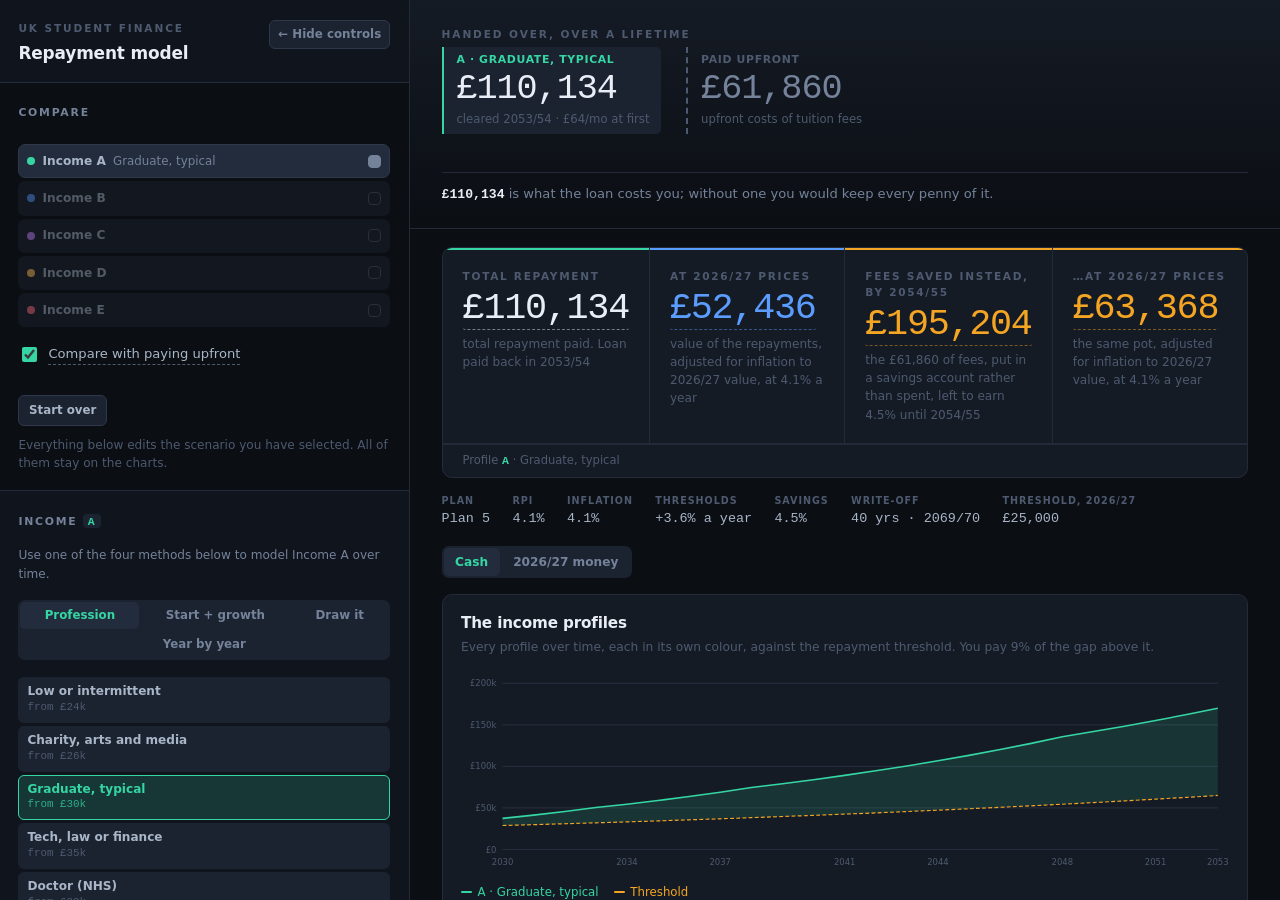
==== index.html @ 43f809f1 "Clear the remaining review findings **Engine**  The 6% cap was applied to every plan and to every ye" ====
<!DOCTYPE html>
<html lang="en-GB">
<head>
<meta charset="UTF-8" />
<meta name="viewport" content="width=device-width, initial-scale=1" />
<meta name="description" content="A UK student loan repayment simulator. Set a course and an income and read the whole ledger: what is deducted, what interest is added, what is paid off, and what is written off." />
<meta name="color-scheme" content="dark" />
<title>Student loan · repayment model</title>
<link rel="stylesheet" href="loan.css?v=5cc0674e" />
<link rel="icon" href="data:image/svg+xml,%3Csvg xmlns='http://www.w3.org/2000/svg' viewBox='0 0 100 100'%3E%3Crect width='100' height='100' rx='22' fill='%230b0e13'/%3E%3Cpath d='M18 70 L40 48 L57 61 L82 30' fill='none' stroke='%2335d6a4' stroke-width='10' stroke-linecap='round' stroke-linejoin='round'/%3E%3C/svg%3E" />
</head>
<body>
<a class="skip-link" href="#main">Skip to the results</a>

<div class="app">

  <!-- ==================================================================== -->
  <!-- CONTROLS — a wide header you scroll through, a section at a time      -->
  <!-- ==================================================================== -->
  <aside class="panel" id="panel" aria-label="Controls">

    <header class="panel__head">
      <div>
        <p class="brand">UK&nbsp;student&nbsp;finance</p>
        <h1>Repayment model</h1>
      </div>
      <button type="button" id="panelToggle" class="panel__toggle" aria-expanded="true">← Hide controls</button>
    </header>

    <form id="form" novalidate>

      <!-- ---- scenarios ---- -->
      <section class="grp grp--scen">
        <div class="grp__head"><h2>Compare</h2></div>
        <div class="scens" id="scenTabs" role="tablist" aria-label="Scenarios"></div>
        <label class="check"><input type="checkbox" id="showNoLoan" checked /> <span class="noloan-sw">Compare with paying upfront</span></label>
        <div class="btnrow"><button type="button" class="btn" id="resetAll">Start over</button></div>
        <p class="note">Everything below edits the scenario you have selected. All of them stay on the charts.</p>
      </section>

      <!-- ---- income profile ---- -->
      <section class="grp">
        <div class="grp__head">
          <h2>Income <b class="who" id="whoIncome">A</b></h2>
        </div>
        <p class="note note--lede" id="incomeLede"></p>

        <div class="seg seg--wrap" role="tablist" aria-label="How to state the income">
          <button type="button" role="tab" id="tab-career" aria-controls="pane-career" aria-selected="true" data-mode="career">Profession</button>
          <button type="button" role="tab" id="tab-growth" aria-controls="pane-growth" aria-selected="false" data-mode="growth">Start + growth</button>
          <button type="button" role="tab" id="tab-bands"  aria-controls="pane-bands"  aria-selected="false" data-mode="bands">Draw it</button>
          <button type="button" role="tab" id="tab-manual" aria-controls="pane-manual" aria-selected="false" data-mode="manual">Year by year</button>
        </div>

        <div class="pane" id="pane-career" role="tabpanel" aria-labelledby="tab-career">
          <div class="picks" id="careerCards" role="radiogroup" aria-label="Profession"></div>
          <select id="career" class="sr-only" tabindex="-1" aria-hidden="true"></select>
          <p class="note" id="careerNote"></p>
        </div>

        <div class="pane" id="pane-growth" role="tabpanel" aria-labelledby="tab-growth" hidden>
          <div class="ctl">
            <div class="ctl__top">
              <label for="startSalary">Starting salary</label>
              <span class="ctl__val"><i>£</i><input type="number" id="startSalary" min="0" max="1000000" step="500" value="30000" data-slider="10000,250000,1000" /></span>
            </div>
          </div>
          <div class="ctl">
            <div class="ctl__top">
              <label for="salaryGrowth">Grows a year</label>
              <span class="ctl__val"><input type="number" id="salaryGrowth" min="-5" max="20" step="0.1" value="4" data-slider="0,12,0.1" /><i>%</i></span>
            </div>
            <p class="note">Cash, not real — above inflation is a rise, at inflation you stand still.</p>
          </div>
        </div>

        <div class="pane" id="pane-bands" role="tabpanel" aria-labelledby="tab-bands" hidden>
          <div id="drawChart" class="draw"></div>
          <p class="note" id="drawNote"></p>
          <div class="btnrow"><button type="button" class="btn" id="drawReset">Clear the curve</button></div>
        </div>

        <div class="pane" id="pane-manual" role="tabpanel" aria-labelledby="tab-manual" hidden>
          <p class="note">Every year, yours to set. £0 for a career break.</p>
          <table class="years">
            <thead><tr><th scope="col">Year</th><th scope="col">Age</th><th scope="col">Salary</th></tr></thead>
            <tbody id="salaryRows"></tbody>
          </table>
          <div class="btnrow">
            <button type="button" class="btn" id="addYears">+5 years</button>
            <button type="button" class="btn" id="resetSalaries">Reset</button>
          </div>
        </div>

        <p class="readout" id="predictSummary"></p>
      </section>

      <!-- ---- timeline ---- -->
      <section class="grp">
        <div class="grp__head">
          <h2>Timeline</h2>
          <div class="seg" role="tablist" aria-label="How to describe the loan">
            <button type="button" role="tab" id="tab-course" aria-controls="pane-course" aria-selected="true" data-tab="course">Course</button>
            <button type="button" role="tab" id="tab-balance" aria-controls="pane-balance" aria-selected="false" data-tab="balance">Balance</button>
          </div>
        </div>

        <div class="pane" id="pane-course" role="tabpanel" aria-labelledby="tab-course">
          <p class="note">Grab a block to move it, or its edge to stretch it. A gap between blocks is a year out; your career has no end date.</p>

          <div class="tl" id="tlTrack">
            <div class="tl__scale" id="tlScale"></div>
            <div class="tl__lane" id="tlLaneA"></div>
          </div>
          <ul class="tlkey">
            <li class="k-ug">Undergrad</li>
            <li class="k-pg">Postgrad</li>
            <li class="k-work">Career</li>
          </ul>
          <div class="btnrow">
            <button type="button" class="btn" id="tlAddPg">+ Postgrad</button>
          </div>
          <p class="note" id="tlNote"></p>

          <input type="hidden" id="startYear" value="2026" />
          <input type="hidden" id="courseYears" value="3" />
          <input type="hidden" id="pgStartYear" value="2029" />
          <input type="hidden" id="pgYears" value="1" />
          <input type="hidden" id="workStartYear" value="2029" />
          <input type="checkbox" id="hasPgl" hidden />

          <div class="band">
<div id="pglRow" hidden>
            <div class="ctl">
              <div class="ctl__top">
                <label for="pglBalance">Postgraduate borrowed</label>
                <span class="ctl__val"><i>£</i><input type="number" id="pglBalance" min="0" max="200000" step="100" value="12471" data-slider="0,60000,250" /></span>
              </div>
            </div>
          </div>

          <div class="ctl">
            <div class="ctl__top">
              <label for="tuition">Tuition a year</label>
              <span class="ctl__val"><i>£</i><input type="number" id="tuition" min="0" max="60000" step="10" value="9790" data-slider="0,20000,50" /></span>
            </div>
          </div>
          <div class="ctl">
            <div class="ctl__top">
              <label for="maintenance">Maintenance a year</label>
              <span class="ctl__val"><i>£</i><input type="number" id="maintenance" min="0" max="30000" step="10" value="10830" data-slider="0,16000,10" /></span>
            </div>
            <select id="living" aria-label="Where you live while studying"></select>
          </div>
          </div>

          <p class="note" id="startHint"></p>
          <p class="note" id="workHint"></p>
        </div>

        <div class="pane" id="pane-balance" role="tabpanel" aria-labelledby="tab-balance" hidden>
          <div class="ctl">
            <div class="ctl__top">
              <label for="openingBalance">Owed today</label>
              <span class="ctl__val"><i>£</i><input type="number" id="openingBalance" min="0" max="1000000" step="100" value="52000" data-slider="0,250000,1000" /></span>
            </div>
          </div>
          <div class="ctl">
            <div class="ctl__top">
              <label for="repayStartYear">First April due</label>
              <span class="ctl__val"><input type="number" id="repayStartYear" min="2000" max="2050" step="1" value="2026" data-slider="2010,2040,1" /></span>
            </div>
            <p class="note">What the write-off clock counts from.</p>
          </div>
        </div>

        <div class="ctl">
          <div class="ctl__top"><label for="plan">Plan</label></div>
          <select id="plan"></select>
          <p class="note" id="planBlurb"></p>
        </div>
      </section>

      <!-- ---- extras ---- -->
      <section class="grp">
        <div class="grp__head"><h2>Also</h2></div>
        <div class="ctl">
          <div class="ctl__top">
            <label for="overpay">Overpay a month</label>
            <span class="ctl__val"><i>£</i><input type="number" id="overpay" min="0" max="20000" step="10" value="0" data-slider="0,2000,25" /></span>
          </div>
          <p class="note">Test it first. It often buys nothing.</p>
        </div>
        <div class="ctl">
          <div class="ctl__top">
            <label for="birthYear">Born <span class="opt">optional</span></label>
            <span class="ctl__val"><input type="number" id="birthYear" min="1940" max="2020" step="1" placeholder="2008" /></span>
          </div>
        </div>
      </section>

      <!-- ---- savings ---- -->
      <section class="grp">
        <div class="grp__head"><h2>Savings account</h2></div>
        <div class="ctl">
          <div class="ctl__top">
            <label for="savings">Return a year</label>
            <span class="ctl__val"><input type="number" id="savings" min="0" max="20" step="0.1" value="4.5" data-slider="0,12,0.1" /><i>%</i></span>
          </div>
          <p class="note">What your money would earn if you kept it rather than handing it over.
            Drives <em>growth given up</em> and the repay-or-save comparison.</p>
        </div>
        <p class="readout" id="savingsReadout"></p>
      </section>

      <!-- ---- assumptions ---- -->
      <details class="grp grp--fold">
        <summary><h2>Assumptions</h2><span>the unknowables</span></summary>
        <div class="fold">
          <div class="ctl">
            <div class="ctl__top">
              <label for="rpi">RPI, long run</label>
              <span class="ctl__val"><input type="number" id="rpi" min="0" max="20" step="0.1" value="4.1" data-slider="0,10,0.1" /><i>%</i></span>
            </div>
            <p class="note">2025/26 and 2026/27 are already published and are used as published.</p>
          </div>

          <div class="ctl">
            <div class="ctl__top">
              <label for="rpiReformDrop">RPI → CPIH in 2030, by</label>
              <span class="ctl__val"><input type="number" id="rpiReformDrop" min="0" max="5" step="0.1" value="0.9" data-slider="0,3,0.1" /><i>pp</i></span>
            </div>
            <p class="note">From February 2030 RPI is calculated as CPIH, which has run about 0.9 points below it. Set it to zero to model no change.</p>
          </div>
          <div class="ctl">
            <div class="ctl__top">
              <label for="thresholdGrowth">Thresholds rise</label>
              <span class="ctl__val"><input type="number" id="thresholdGrowth" min="0" max="20" step="0.1" value="3.6" data-slider="0,8,0.1" /><i>%</i></span>
            </div>
            <p class="note">Below inflation, because that is what has happened. Moves the answer more than anything else here.</p>
          </div>
          <div class="ctl">
            <div class="ctl__top">
              <label for="inflation">Inflation</label>
              <span class="ctl__val"><input type="number" id="inflation" min="0" max="20" step="0.1" value="4.1" data-slider="0,10,0.1" /><i>%</i></span>
            </div>
          </div>
          <div class="ctl">
            <div class="ctl__top">
              <label for="bankBase">Base rate</label>
              <span class="ctl__val"><input type="number" id="bankBase" min="0" max="20" step="0.1" value="3.75" data-slider="0,10,0.25" /><i>%</i></span>
            </div>
            <p class="note">Caps Plan 1 and Plan 4 at base + 1%.</p>
          </div>
          <label class="check"><input type="checkbox" id="useCap" checked /> <span>Apply the announced 6% cap</span></label>
        </div>
      </details>

    </form>
  </aside>

  <!-- ==================================================================== -->
  <!-- RESULTS                                                              -->
  <!-- ==================================================================== -->
  <main class="main" id="main">

    <header class="hero" aria-live="polite">
      <div class="hero__lead">
        <p class="hero__label">Handed over, over a lifetime</p>
        <div class="hero__row" id="heroRow"></div>
      </div>
      <p class="hero__gap" id="heroGap"></p>
    </header>

    <section class="bigs" id="bigs" aria-label="Headline totals for the selected profile"></section>

    <div class="bar">
      <dl class="facts" id="facts"></dl>
      <div class="seg seg--sm" role="group" aria-label="Money basis">
        <button type="button" class="on" data-basis="cash">Cash</button>
        <button type="button" data-basis="real">Today's money</button>
      </div>
    </div>

    <section class="cards">

      <figure class="card card--wide">
        <figcaption><h3>The income profiles</h3>
          <p>Every profile over time, each in its own colour, against the repayment threshold. You pay 9% of the gap above it.</p></figcaption>
        <div id="salaryChart" class="viz"></div>
        <p class="key" id="salaryKey"></p>
      </figure>

      <figure class="card card--wide">
        <figcaption><h3>What you still owe</h3>
          <p>The debt tracker. Each line ends where that loan does — cleared, or written off.</p></figcaption>
        <div id="chart" class="viz"></div>
        <p class="key" id="chartKey"></p>
      </figure>

      <figure class="card card--wide">
        <figcaption><h3>What you have handed over</h3>
          <p>Running total until the repayments stop. The grey line is the other life — fees paid in cash during the course, then nothing.</p></figcaption>
        <div id="costChart" class="viz"></div>
        <p class="key" id="costKey"></p>
      </figure>

      <figure class="card">
        <figcaption><h3>Out of your pay, monthly</h3>
          <p>The figure you would notice on a payslip.</p></figcaption>
        <div id="monthlyChart" class="viz"></div>
        <p class="key" id="monthlyKey"></p>
      </figure>

      <figure class="card card--wide focus" id="focusCard">
        <figcaption><h3>Profile <b class="who" id="whoFocus">A</b> — the whole picture</h3>
          <p>Every number for the selected profile, and what the same money would have done in a savings account.</p></figcaption>
        <div class="rec is-empty" id="recBox"></div>
        <div class="focus__grid" id="focusGrid"></div>

        <h4 class="sub">Side by side</h4>
        <p class="sub__note">Lifetime cost of each profile, against finding the fees in cash instead.</p>
        <div id="barsChart" class="viz"></div>
        <p class="key" id="barsKey"></p>

        <h4 class="sub">What you hand over, against what it could have been</h4>
        <div id="oppChart" class="viz"></div>
        <p class="key" id="oppKey"></p>
        <p class="note" id="oppVerdict"></p>

      </figure>

      <figure class="card card--wide">
        <figcaption><h3>Where it ends up</h3>
          <p>For the selected profile. Both bars are the same length — the money has to go somewhere.</p></figcaption>
        <div id="flowChart" class="viz"></div>
        <p class="key" id="flowKey"></p>
      </figure>

      <figure class="card card--wide">
        <figcaption><h3>What happens, and when</h3>
          <p>From the first instalment to the year it ends, marked where something changes.</p></figcaption>
        <div id="milestones"></div>
      </figure>

      <figure class="card card--wide">
        <figcaption><h3>How much of this is guesswork</h3>
          <p>Each bar is the same scenario re-run with one assumption moved low and high. Longer bar, bigger guess.</p></figcaption>
        <div id="sensChart" class="viz"></div>
        <p class="note" id="sensNote"></p>
      </figure>

    </section>

    <section class="card card--flat" aria-labelledby="h-log">
      <div class="card__bar">
        <h3 id="h-log">The log <b class="who" id="whoLog">A</b></h3>
        <div class="btnrow">
          <button type="button" class="btn" id="toggleZeros">Hide empty years</button>
          <button type="button" class="btn" id="downloadCsv">CSV</button>
        </div>
      </div>
      <p class="note">Select a year to open its twelve months.</p>
      <div class="scroll">
        <table class="log">
          <thead>
            <tr>
              <th scope="col">Tax year</th>
              <th scope="col" class="n">Age</th>
              <th scope="col" class="n">Salary</th>
              <th scope="col" class="n">Threshold</th>
              <th scope="col" class="n">Monthly</th>
              <th scope="col" class="n">Paid</th>
              <th scope="col" class="n">Rate</th>
              <th scope="col" class="n">Interest</th>
              <th scope="col" class="n">Paid to date</th>
              <th scope="col" class="n">Balance</th>
            </tr>
          </thead>
          <tbody id="logRows"></tbody>
        </table>
      </div>
    </section>

    <section class="card card--flat notes" aria-labelledby="h-rules">
      <h3 id="h-rules">The rules this follows</h3>
      <div class="scroll">
        <table class="rules">
          <thead><tr><th scope="col">Plan</th><th scope="col">Who</th><th scope="col" class="n">Threshold</th><th scope="col" class="n">Rate</th><th scope="col">Interest</th><th scope="col" class="n">Written off</th></tr></thead>
          <tbody id="rulesRows"></tbody>
        </table>
      </div>
      <ul>
        <li><b>Deductions look at the month, not the year.</b> 9% of whatever that month's gross pay
          exceeds a twelfth of the annual threshold, rounded down to a whole pound.</li>
        <li><b>Interest starts with the first instalment</b>, in the September the course begins — not
          on graduation. That is why the balance on the first April exceeds what was borrowed.</li>
        <li><b>Repayment begins the April after the course ends</b>, and the write-off clock counts
          from that April.</li>
        <li><b>The write-off is unconditional.</b> Whatever is left on the anniversary goes, however
          large. For most Plan 5 borrowers that, not a final payment, is how the loan ends.</li>
        <li><b>Interest is charged monthly here</b>, at a twelfth of the annual rate. The Student Loans
          Company charges it daily; over forty years that is a rounding error beside RPI.</li>
        <li><b>An undergraduate plan and a postgraduate loan run side by side</b>, each against its own
          threshold — 9% and 6%, so 15% where both bite.</li>
      </ul>
      <p>
        Nothing here is a forecast. A forty-year projection turns entirely on RPI, on how fast the
        thresholds are uprated and on a salary nobody can know — and governments have changed all
        three, retrospectively, more than once. For your own balance and plan type, sign in to your
        Student Loans Company account; for the rules as they stand, see
        <a href="https://www.gov.uk/repaying-your-student-loan" rel="noopener">gov.uk/repaying-your-student-loan</a>.
        2026/27 thresholds and the rates announced for 1 September 2026 to 31 August 2027. Not financial advice.
      </p>
    </section>

  </main>
</div>

<!-- ==================================================================== -->
<!-- WHERE A NUMBER CAME FROM                                             -->
<!-- ==================================================================== -->
<div class="xp__panel" id="xpPanel" role="dialog" aria-modal="true" aria-labelledby="xpTitle" hidden>
  <div class="xp__veil"></div>
  <div class="xp__sheet">
    <div class="xp__head">
      <h3 id="xpTitle"></h3>
      <button type="button" id="xpClose" class="xp__close" aria-label="Close">×</button>
    </div>
    <div class="xp__scroll" id="xpBody"></div>
  </div>
</div>

<script src="engine.js?v=5cc0674e"></script>
<script src="loan.js?v=5cc0674e" defer></script>
</body>
</html>
---- loan.css ----
/* ============================================================================
   STUDENT LOAN — REPAYMENT MODEL
   A split-screen instrument: controls pinned left, results scrolling right.
   Dark, high contrast, numbers first. Tokens at the top.
   ========================================================================== */

:root {
  --bg:      #0b0e13;   /* the ground */
  --bg-2:    #10141c;   /* the control panel */
  --bg-3:    #151b25;   /* cards */
  --bg-4:    #1c2330;   /* inputs, wells */
  --bg-5:    #232c3c;   /* hover */

  --line:    #232b39;
  --line-2:  #2e3849;

  --ink:     #e9eef6;
  --ink-2:   #a9b6c8;
  --ink-3:   #74829a;
  --ink-4:   #4d5a70;

  --good:    #35d6a4;   /* repaid, cleared */
  --warn:    #f5a524;   /* interest */
  --bad:     #f2545b;   /* written off */
  --info:    #5b9dff;   /* borrowed */

  --sA:      #35d6a4;   /* scenario A */
  --sB:      #5b9dff;   /* scenario B */
  --sC:      #c084fc;   /* scenario C */
  --sD:      #fbbf5c;   /* scenario D */
  --sE:      #fb7185;   /* scenario E */
  --sA-g:    rgba(53, 214, 164, .18);
  --sB-g:    rgba(91, 157, 255, .18);
  --sC-g:    rgba(192, 132, 252, .18);
  --sD-g:    rgba(251, 191, 92, .18);
  --sE-g:    rgba(251, 113, 133, .18);

  /* The panel tints to whichever scenario the controls are editing. */
  --live:    var(--sA);
  --live-g:  var(--sA-g);

  --good-bg: rgba(53, 214, 164, .12);
  --warn-bg: rgba(245, 165, 36, .12);
  --bad-bg:  rgba(242, 84, 91, .12);
  --info-bg: rgba(91, 157, 255, .12);

  --ui:  ui-sans-serif, system-ui, -apple-system, "Segoe UI", Roboto, "Helvetica Neue", Arial, sans-serif;
  --num: ui-monospace, "SF Mono", SFMono-Regular, Menlo, "JetBrains Mono", Consolas, "Liberation Mono", monospace;

  --gut: clamp(1rem, 3vw, 2rem);
  --panel-w: clamp(360px, 32vw, 560px);
  --r: 10px;
}

*, *::before, *::after { box-sizing: border-box; }
html { -webkit-text-size-adjust: 100%; }

body {
  margin: 0;
  background: var(--bg);
  color: var(--ink);
  font-family: var(--ui);
  font-size: 15px;
  line-height: 1.55;
  -webkit-font-smoothing: antialiased;
}
a { color: var(--good); text-underline-offset: 2px; }
h1, h2, h3 { font-weight: 600; letter-spacing: -.01em; }

.sr-only {
  position: absolute; width: 1px; height: 1px; padding: 0; margin: -1px;
  overflow: hidden; clip: rect(0 0 0 0); white-space: nowrap; border: 0;
}
.skip-link { position: absolute; left: -9999px; top: 0; z-index: 50;
  background: var(--good); color: #06251c; padding: .6rem 1rem; font-weight: 600; }
.skip-link:focus { left: 0; }
:focus-visible { outline: 2px solid var(--good); outline-offset: 2px; border-radius: 4px; }

/* ---- the two halves ---------------------------------------------------- */

.app { display: block; }

@media (min-width: 1040px) {
  .app {
    display: grid;
    grid-template-columns: var(--panel-w) minmax(0, 1fr);
    height: 100vh;
  }
  /* Both are containing blocks as well as scroll boxes: an absolutely
     positioned child of a static scroller escapes to the page itself and
     drags the document out to its own depth, leaving dead space below. */
  .panel { height: 100vh; overflow-y: auto; overscroll-behavior: contain; position: relative; }
  .main  { height: 100vh; overflow-y: auto; overscroll-behavior: contain; position: relative; }
}

.panel {
  background: var(--bg-2);
  border-right: 1px solid var(--line);
  padding: 0 0 3rem;
}

/* ---- control panel ----------------------------------------------------- */

.panel__inner { padding: 0; }
.panel__head { padding: 1.25rem 1.15rem 1rem; border-bottom: 1px solid var(--line); }
.brand {
  margin: 0 0 .2rem; font-size: .66rem; letter-spacing: .18em;
  text-transform: uppercase; color: var(--ink-4); font-weight: 700;
}
.panel__head h1 { margin: 0; font-size: 1.06rem; color: var(--ink); }

.grp { padding: 1.1rem 1.15rem; border-bottom: 1px solid var(--line); }
.grp__head {
  display: flex; align-items: center; justify-content: space-between;
  gap: .6rem; margin-bottom: .85rem; min-height: 26px;
}
.grp__head h2 {
  margin: 0; font-size: .68rem; letter-spacing: .16em;
  text-transform: uppercase; color: var(--ink-3); font-weight: 700;
}

.grp--fold { padding: 0; }
.grp--fold > summary {
  padding: 1.1rem 1.15rem; cursor: pointer; list-style: none;
  display: flex; align-items: baseline; gap: .55rem;
}
.grp--fold > summary::-webkit-details-marker { display: none; }
.grp--fold > summary::after {
  content: "+"; margin-left: auto; color: var(--ink-4); font-family: var(--num);
}
.grp--fold[open] > summary::after { content: "\2212"; }
.grp--fold > summary h2 {
  margin: 0; font-size: .68rem; letter-spacing: .16em;
  text-transform: uppercase; color: var(--ink-3); font-weight: 700;
}
.grp--fold > summary span { font-size: .74rem; color: var(--ink-4); }
.fold { padding: 0 1.15rem 1.15rem; }

/* ---- a control: label and live value on one line, slider beneath ------- */

.ctl { margin-bottom: 1rem; }
.ctl:last-child { margin-bottom: 0; }
.ctl__top { display: flex; align-items: baseline; justify-content: space-between; gap: .5rem; }
.ctl__top label { font-size: .82rem; color: var(--ink-2); font-weight: 500; }
.opt { color: var(--ink-4); font-weight: 400; font-size: .74rem; }

.ctl__val {
  display: inline-flex; align-items: baseline; gap: 1px;
  font-family: var(--num); font-size: .92rem; color: var(--ink);
  font-variant-numeric: tabular-nums;
  border-bottom: 1px dashed var(--line-2); padding-bottom: 1px;
}
.ctl__val i { font-style: normal; color: var(--ink-3); font-size: .82rem; }
.ctl__val input {
  font: inherit; color: inherit; background: none; border: 0; padding: 0; margin: 0;
  text-align: right; width: 4.6ch; -moz-appearance: textfield;
}
.ctl__val input::-webkit-outer-spin-button,
.ctl__val input::-webkit-inner-spin-button { -webkit-appearance: none; margin: 0; }
.ctl__val input:focus { outline: none; color: var(--live); }
.ctl__val:focus-within { border-bottom-color: var(--live); }
.ctl__val input[id="startSalary"], .ctl__val input[id="openingBalance"] { width: 7.5ch; }
.ctl__val input[id="tuition"], .ctl__val input[id="maintenance"],
.ctl__val input[id="pglBalance"], .ctl__val input[id="overpay"] { width: 6.5ch; }

input[type="range"] {
  -webkit-appearance: none; appearance: none;
  width: 100%; height: 18px; margin: .35rem 0 0; padding: 0;
  background: none; cursor: pointer; display: block;
}
input[type="range"]::-webkit-slider-runnable-track { height: 3px; border-radius: 99px; background: var(--bg-5); }
input[type="range"]::-moz-range-track { height: 3px; border-radius: 99px; background: var(--bg-5); }
input[type="range"]::-webkit-slider-thumb {
  -webkit-appearance: none; appearance: none;
  width: 13px; height: 13px; margin-top: -5px; border-radius: 50%;
  background: var(--live); box-shadow: 0 0 0 3px var(--live-g);
}
input[type="range"]::-moz-range-thumb {
  width: 13px; height: 13px; border: 0; border-radius: 50%;
  background: var(--live); box-shadow: 0 0 0 3px var(--live-g);
}
input[type="range"]:hover::-webkit-slider-thumb { box-shadow: 0 0 0 5px var(--live-g); }
input[type="range"]:hover::-moz-range-thumb { box-shadow: 0 0 0 5px var(--live-g); }

select {
  width: 100%; font: inherit; font-size: .84rem; color: var(--ink);
  background: var(--bg-4); border: 1px solid var(--line-2);
  border-radius: 7px; padding: .45rem 1.9rem .45rem .6rem; margin-top: .4rem;
  appearance: none;
  background-image: linear-gradient(45deg, transparent 50%, var(--ink-3) 50%),
                    linear-gradient(135deg, var(--ink-3) 50%, transparent 50%);
  background-position: calc(100% - 15px) 52%, calc(100% - 10px) 52%;
  background-size: 5px 5px, 5px 5px; background-repeat: no-repeat;
}
select:hover { border-color: var(--ink-4); }

.note { margin: .4rem 0 0; font-size: .755rem; line-height: 1.5; color: var(--ink-4); }
.note--lede { margin: -.35rem 0 .85rem; color: var(--ink-3); }
.readout {
  margin: .85rem 0 0; padding: .55rem .65rem;
  background: var(--bg-4); border-left: 2px solid var(--good);
  border-radius: 0 5px 5px 0; font-size: .765rem; line-height: 1.5; color: var(--ink-2);
}
.readout b { color: var(--ink); font-family: var(--num); font-variant-numeric: tabular-nums; }

.check { display: flex; align-items: center; gap: .5rem; margin-bottom: 1rem; cursor: pointer; }
.check input { width: 15px; height: 15px; accent-color: var(--live); flex: none; }
.check span { font-size: .82rem; color: var(--ink-2); }

/* ---- segmented control, chips, picks ----------------------------------- */

.seg { display: inline-flex; background: var(--bg-4); border-radius: 7px; padding: 2px; gap: 2px; }
.seg button {
  font: inherit; font-size: .74rem; font-weight: 600; cursor: pointer;
  border: 0; background: none; color: var(--ink-3);
  padding: .26rem .6rem; border-radius: 5px; white-space: nowrap;
}
.seg button:hover { color: var(--ink); }
.seg button[aria-selected="true"], .seg button.on { background: var(--bg-5); color: var(--live); }
.seg--sm button { font-size: .76rem; padding: .3rem .72rem; }

.chips { display: flex; flex-wrap: wrap; gap: .3rem; margin-top: .4rem; }
.chip {
  font: inherit; font-family: var(--num); font-size: .78rem; cursor: pointer;
  padding: .28rem .55rem; border-radius: 6px;
  background: var(--bg-4); color: var(--ink-3); border: 1px solid transparent;
}
.chip:hover { color: var(--ink); }
.chip.is-on { background: var(--live-g); color: var(--live); border-color: var(--live); }

.picks { display: grid; grid-template-columns: 1fr 1fr; gap: 3px; }
.pick {
  font: inherit; text-align: left; cursor: pointer;
  padding: .38rem .5rem; border-radius: 6px; border: 1px solid transparent;
  background: var(--bg-4); color: var(--ink-2);
  display: flex; flex-direction: column; gap: 0; min-width: 0;
}
.pick:hover { background: var(--bg-5); color: var(--ink); }
.pick b { font-size: .755rem; font-weight: 600; line-height: 1.22; }
.pick span { white-space: nowrap; }
.pick span { font-family: var(--num); font-size: .68rem; color: var(--ink-4); }
.pick.is-on { background: var(--live-g); border-color: var(--live); color: var(--live); }
.pick.is-on span { color: var(--live); opacity: .75; }

.btn {
  font: inherit; font-size: .74rem; font-weight: 600; cursor: pointer;
  padding: .32rem .6rem; border-radius: 6px;
  border: 1px solid var(--line-2); background: var(--bg-4); color: var(--ink-2);
}
.btn:hover { background: var(--bg-5); color: var(--ink); }
.btnrow { display: flex; flex-wrap: wrap; gap: .35rem; margin-top: .6rem; }

.years { width: 100%; border-collapse: collapse; font-size: .76rem; }
.years th {
  text-align: left; font-size: .62rem; letter-spacing: .1em; text-transform: uppercase;
  color: var(--ink-4); font-weight: 700; padding: .25rem .3rem; border-bottom: 1px solid var(--line);
}
.years td { padding: .1rem .3rem; border-bottom: 1px solid var(--bg-4); font-family: var(--num); }
.years td:nth-child(2) { color: var(--ink-4); }
.years input {
  width: 100%; font: inherit; font-family: var(--num); text-align: right;
  background: var(--bg-4); color: var(--ink); border: 1px solid transparent;
  border-radius: 5px; padding: .12rem .35rem;
}
.years input:focus { border-color: var(--live); outline: none; }

/* ---- results side ------------------------------------------------------ */

.main { padding: 0 0 4rem; }

.hero {
  display: flex; flex-wrap: wrap; align-items: flex-end; gap: 1.5rem 2.5rem;
  padding: 1.6rem clamp(1rem, 3vw, 2rem) 1.4rem;
  border-bottom: 1px solid var(--line);
  background: linear-gradient(180deg, var(--bg-3), var(--bg));
  position: sticky; top: 0; z-index: 5;
}
.hero__lead { min-width: 0; }
.hero__label {
  margin: 0 0 .1rem; font-size: .66rem; letter-spacing: .18em;
  text-transform: uppercase; color: var(--ink-4); font-weight: 700;
}
.hero__fig {
  margin: 0; font-family: var(--num); font-size: clamp(2.1rem, 5vw, 3.1rem);
  line-height: 1; letter-spacing: -.035em; font-variant-numeric: tabular-nums;
  color: var(--ink);
}
.hero__sub { margin: .4rem 0 0; font-size: .84rem; color: var(--ink-3); }
.hero__sub b { font-weight: 600; }
.hero__sub .good { color: var(--good); }
.hero__sub .bad { color: var(--bad); }

.hero__stats {
  display: grid; grid-template-columns: repeat(auto-fit, minmax(96px, max-content));
  gap: .55rem 1.7rem; margin: 0; flex: 1 1 auto;
}
.hero__stats div { min-width: 0; }
.hero__stats dt {
  font-size: .62rem; letter-spacing: .1em; text-transform: uppercase;
  color: var(--ink-4); font-weight: 700; margin-bottom: .05rem; white-space: nowrap;
}
.hero__stats dd {
  margin: 0; font-family: var(--num); font-size: .98rem;
  font-variant-numeric: tabular-nums; color: var(--ink-2);
}
.hero__stats dd.good { color: var(--good); }
.hero__stats dd.warn { color: var(--warn); }
.hero__stats dd.bad  { color: var(--bad); }

.bar { display: flex; justify-content: flex-end; padding: 1rem clamp(1rem, 3vw, 2rem) 0; }

/* ---- cards ------------------------------------------------------------- */

.cards {
  display: grid; gap: 1rem; padding: 1rem clamp(1rem, 3vw, 2rem) 0;
  grid-template-columns: 1fr;
}
@media (min-width: 1180px) {
  .cards { grid-template-columns: repeat(2, minmax(0, 1fr)); }
  .card--wide { grid-column: 1 / -1; }
}

.card {
  margin: 0; background: var(--bg-3); border: 1px solid var(--line);
  border-radius: var(--r); padding: 1.05rem 1.15rem 1.15rem; min-width: 0;
}
.card--flat { margin: 1rem clamp(1rem, 3vw, 2rem) 0; }
.card figcaption { margin-bottom: .9rem; }
.card figcaption h3, .card__bar h3, .notes h3 { margin: 0 0 .15rem; font-size: .95rem; color: var(--ink); }
.card figcaption p { margin: 0; font-size: .765rem; color: var(--ink-4); line-height: 1.5; }
.card__bar {
  display: flex; flex-wrap: wrap; align-items: center; justify-content: space-between;
  gap: .6rem; margin-bottom: .3rem;
}
.card__bar .btnrow { margin: 0; }

.viz svg { display: block; width: 100%; height: auto; overflow: visible; }
.key {
  margin: .75rem 0 0; font-size: .735rem; color: var(--ink-4);
  display: flex; flex-wrap: wrap; gap: .25rem .95rem;
}
.key i { display: inline-flex; align-items: center; gap: .35rem; font-style: normal; }
.key i::before { content: ""; width: 11px; height: 2px; border-radius: 2px; background: currentColor; }
.k-bal { color: var(--info); } .k-paid { color: var(--good); } .k-int { color: var(--warn); }

/* ---- sensitivity ------------------------------------------------------- */

.sens { width: 100%; border-collapse: separate; border-spacing: 0 .3rem; table-layout: fixed; }
.sens .sens-head th {
  text-align: left; padding: .5rem 0 .1rem; border: 0; font-weight: 600;
  font-size: .82rem; color: var(--ink-2);
}
.sens .sens-head th span { display: block; font-weight: 400; font-size: .73rem; color: var(--ink-4); }
.sens .sens-cell {
  border: 1px solid var(--line); background: var(--bg-4);
  padding: .55rem .7rem; vertical-align: top; width: 33.33%;
}
.sens .sens-cell:first-child { border-radius: 7px 0 0 7px; }
.sens .sens-cell:last-child { border-radius: 0 7px 7px 0; }
.sens .sens-cell.is-current { background: var(--good-bg); border-color: rgba(53,214,164,.4); }
.sens .sens-if {
  display: block; font-size: .64rem; font-weight: 700; letter-spacing: .09em;
  text-transform: uppercase; color: var(--ink-4); margin-bottom: .12rem;
}
.sens .sens-cell.is-current .sens-if { color: var(--good); }
.sens .sens-amt { display: block; font-family: var(--num); font-size: 1.02rem; font-variant-numeric: tabular-nums; }
.sens .sens-note { display: block; font-size: .715rem; color: var(--ink-4); margin-top: .1rem; line-height: 1.4; }

/* ---- milestones -------------------------------------------------------- */

.stones { margin: 0; padding: 0; list-style: none; }
.stones li {
  display: grid; grid-template-columns: 5.4rem 1fr; gap: .8rem;
  padding: .5rem 0; border-bottom: 1px solid var(--line); align-items: baseline;
}
.stones li:last-child { border-bottom: 0; padding-bottom: 0; }
.stones .when { font-family: var(--num); font-size: .78rem; color: var(--ink-4); }
.stones .what { font-size: .85rem; color: var(--ink-2); }
.stones li.is-cleared .what { color: var(--good); font-weight: 600; }
.stones li.is-writtenOff .what, .stones li.is-never .what { color: var(--bad); font-weight: 600; }
.stones li.is-peak .what, .stones li.is-turn .what { color: var(--warn); }

/* ---- tables ------------------------------------------------------------ */

.scroll { overflow-x: auto; -webkit-overflow-scrolling: touch; }
table.log, table.rules { width: 100%; border-collapse: collapse; font-size: .795rem; }
table.log { min-width: 860px; }
table.rules { min-width: 620px; }
table.log th, table.rules th {
  text-align: left; font-size: .62rem; letter-spacing: .1em; text-transform: uppercase;
  color: var(--ink-4); font-weight: 700; padding: .5rem .55rem;
  border-bottom: 1px solid var(--line-2); white-space: nowrap;
  background: var(--bg-3);
}
table.log td, table.rules td { padding: .3rem .55rem; border-bottom: 1px solid var(--line); }
th.n, td.n { text-align: right; font-family: var(--num); font-variant-numeric: tabular-nums; }

.log tbody tr.year { cursor: pointer; }
.log tbody tr.year:hover, .log tbody tr.year.is-open { background: var(--bg-4); }
.log tbody tr.study td { color: var(--ink-4); }
.log tbody tr.year.is-warn td:nth-child(8) { color: var(--warn); }
.log .yr { white-space: nowrap; font-family: var(--num); }
.log .yr::before { content: "\25B8"; display: inline-block; width: 1em; color: var(--ink-4); }
.log tr.is-open .yr::before { content: "\25BE"; }
.log tbody tr.months td { padding: 0; background: var(--bg); }
.log .month-table { width: 100%; border-collapse: collapse; font-size: .74rem; }
.log .month-table th { position: static; background: none; padding: .3rem .55rem; font-size: .58rem; }
.log .month-table td { padding: .16rem .55rem; border-bottom: 0; }
.log tr.final td { border-top: 1px solid var(--line-2); font-weight: 700; color: var(--ink); }

.rules .plan { font-weight: 600; white-space: nowrap; }
.rules .who { color: var(--ink-4); font-size: .74rem; }

.notes ul { padding-left: 1.1rem; margin: 1.1rem 0; }
.notes li { margin-bottom: .45rem; font-size: .82rem; color: var(--ink-3); line-height: 1.55; }
.notes li b { color: var(--ink-2); }
.notes p { font-size: .8rem; color: var(--ink-4); max-width: 78ch; line-height: 1.6; }

@media (prefers-reduced-motion: reduce) { * { transition: none !important; animation: none !important; } }
@media (max-width: 939px) {
  .panel { border-right: 0; border-bottom: 1px solid var(--line); }
  .hero { position: static; }
}

/* ---- scenarios --------------------------------------------------------- */

.grp--scen { background: var(--bg); }
.scens { display: grid; gap: 3px; margin-bottom: .8rem; }
.scen {
  display: flex; align-items: stretch; gap: 2px;
  border-radius: 7px; overflow: hidden; background: var(--bg-4);
  border: 1px solid transparent;
}
.scen.is-active { border-color: var(--line-2); background: var(--bg-5); }
.scen.is-off { opacity: .45; }
.scen__pick {
  flex: 1 1 auto; min-width: 0; display: flex; align-items: center; gap: .45rem;
  font: inherit; text-align: left; cursor: pointer; border: 0; background: none;
  color: var(--ink-2); padding: .42rem .5rem;
}
.scen__pick:hover { color: var(--ink); }
.scen__dot { width: 8px; height: 8px; border-radius: 50%; flex: none; }
.scen__id { font-size: .76rem; font-weight: 700; flex: none; white-space: nowrap; }
.scen__name {
  font-size: .74rem; color: var(--ink-4); overflow: hidden;
  text-overflow: ellipsis; white-space: nowrap; min-width: 0;
}
.scen.is-active .scen__name { color: var(--ink-3); }
.scen__on {
  flex: none; width: 30px; border: 0; cursor: pointer;
  background: none; display: grid; place-items: center;
}
.scen__on span[aria-hidden] {
  width: 13px; height: 13px; border-radius: 4px;
  border: 1.5px solid var(--ink-4); display: block;
}
.scen__on[aria-pressed="true"] span[aria-hidden] {
  background: var(--ink-3); border-color: var(--ink-3);
}
.scen__on:hover span[aria-hidden] { border-color: var(--ink-2); }

.who {
  font-family: var(--num); font-size: .72rem; font-weight: 700;
  padding: .05rem .3rem; border-radius: 4px; background: var(--bg-4);
}
.noloan-sw { border-bottom: 1px dashed var(--ink-4); }

/* ---- comparison headline ----------------------------------------------- */

.hero { align-items: flex-start; }
.hero__lead { flex: 1 1 100%; }
.hero__row { display: flex; flex-wrap: wrap; gap: .5rem 1.6rem; margin-top: .3rem; }
.hcell {
  padding: .35rem .7rem .35rem .8rem; border-left: 2px solid var(--c, var(--ink-4));
  cursor: pointer; border-radius: 0 5px 5px 0; min-width: 0;
}
.hcell:hover { background: var(--bg-4); }
.hcell.is-active { background: var(--bg-4); }
.hcell.is-ghost { border-left-style: dashed; border-left-color: var(--ink-4); cursor: default; }
.hcell.is-ghost:hover { background: none; }
.hcell__who {
  margin: 0 0 .1rem; font-size: .68rem; font-weight: 700; letter-spacing: .06em;
  text-transform: uppercase; color: var(--c, var(--ink-3));
  display: flex; align-items: center; gap: .35rem;
  overflow: hidden; text-overflow: ellipsis; white-space: nowrap; max-width: 30ch;
}
.hcell.is-ghost .hcell__who { color: var(--ink-4); }
.hcell__who .dot { display: none; }
.hcell__fig {
  margin: 0; font-family: var(--num); font-size: clamp(1.5rem, 3.2vw, 2.2rem);
  line-height: 1.05; letter-spacing: -.03em; font-variant-numeric: tabular-nums; color: var(--ink);
}
.hcell.is-ghost .hcell__fig { color: var(--ink-3); }
.hcell__sub { margin: .15rem 0 0; font-size: .73rem; color: var(--ink-4); }
.hero__gap {
  margin: .9rem 0 0; font-size: .82rem; color: var(--ink-3);
  flex: 1 1 100%; padding-top: .7rem; border-top: 1px solid var(--line);
}
.hero__gap b { color: var(--ink); font-family: var(--num); font-weight: 600; }

/* ---- income modes and 5-year bands ------------------------------------- */

.seg--wrap { display: flex; flex-wrap: wrap; width: 100%; margin-bottom: .85rem; }
.seg--wrap button { flex: 1 1 auto; text-align: center; }

.bands { display: grid; gap: .55rem; }
.band { display: grid; grid-template-columns: 1fr auto; gap: .1rem .5rem; align-items: baseline; }
.band label { font-size: .77rem; color: var(--ink-2); }
.band .ctl__val { justify-self: end; }
.band .ctl__val input { width: 7ch; }
.band input[type="range"] { grid-column: 1 / -1; margin-top: .15rem; }

/* ---- the facts bar ------------------------------------------------------ */

.bar { align-items: center; justify-content: space-between; gap: 1rem; flex-wrap: wrap; }
.facts { display: flex; flex-wrap: wrap; gap: .3rem 1.4rem; margin: 0; }
.facts div { min-width: 0; }
.facts dt {
  font-size: .6rem; letter-spacing: .1em; text-transform: uppercase;
  color: var(--ink-4); font-weight: 700;
}
.facts dd {
  margin: 0; font-family: var(--num); font-size: .84rem;
  font-variant-numeric: tabular-nums; color: var(--ink-2); white-space: nowrap;
}

/* ---- the focus panel ---------------------------------------------------- */

.focus { border-color: var(--c, var(--line)); }
.focus__grid {
  display: grid; gap: 1rem 1.6rem; margin-bottom: 1.4rem;
  grid-template-columns: repeat(auto-fit, minmax(240px, 1fr));
}
.fgroup h4 {
  margin: 0 0 .45rem; font-size: .64rem; letter-spacing: .12em;
  text-transform: uppercase; color: var(--ink-4); font-weight: 700;
  padding-bottom: .35rem; border-bottom: 1px solid var(--line);
}
.fgroup dl { margin: 0; }
.fgroup dl div {
  display: flex; align-items: baseline; justify-content: space-between;
  gap: .8rem; padding: .2rem 0;
}
.fgroup dt { font-size: .78rem; color: var(--ink-3); min-width: 0; }
.fgroup dd {
  margin: 0; font-family: var(--num); font-size: .84rem;
  font-variant-numeric: tabular-nums; color: var(--ink); white-space: nowrap;
}
.fgroup dd.good { color: var(--good); }
.fgroup dd.warn { color: var(--warn); }
.fgroup dd.bad  { color: var(--bad); }
#oppVerdict { margin-top: .8rem; font-size: .8rem; line-height: 1.6; color: var(--ink-3); }
#oppVerdict b { color: var(--ink); font-family: var(--num); }

/* ---- giving the dashboard the whole screen ----------------------------- */

.panel__head { display: flex; align-items: flex-start; justify-content: space-between; gap: .6rem; }
/* ---- the three headline boxes ------------------------------------------ */

.bigs {
  display: grid; gap: 1px; margin: 1.1rem clamp(1rem, 3vw, 2rem) 0;
  grid-template-columns: 1fr;
  background: var(--line); border: 1px solid var(--line);
  border-radius: var(--r); overflow: hidden; position: relative;
}
@media (min-width: 700px) { .bigs { grid-template-columns: repeat(2, 1fr); } }
@media (min-width: 1180px) { .bigs { grid-template-columns: repeat(4, 1fr); } }

.big {
  background: var(--bg-3); padding: 1.15rem 1.25rem 1.2rem;
  border-top: 2px solid var(--c, var(--ink-4));
}
.big.cool { border-top-color: var(--info); }
.big.warm { border-top-color: var(--warn); }
.big__k {
  margin: 0 0 .35rem; font-size: .66rem; letter-spacing: .16em;
  text-transform: uppercase; color: var(--ink-4); font-weight: 700;
}
.big__v {
  margin: 0; font-family: var(--num); font-size: clamp(1.7rem, 2.9vw, 2.3rem);
  line-height: 1; letter-spacing: -.035em; font-variant-numeric: tabular-nums; color: var(--ink);
}
.big.cool .big__v { color: var(--info); }
.big.warm .big__v { color: var(--warn); }
.big__s { margin: .5rem 0 0; font-size: .755rem; line-height: 1.5; color: var(--ink-4); max-width: 42ch; }
.bigs__who {
  grid-column: 1 / -1; margin: 0; background: var(--bg-3);
  padding: .45rem 1.25rem; font-size: .72rem; color: var(--ink-4);
  border-top: 1px solid var(--line);
}
.bigs__who b { font-family: var(--num); font-weight: 700; }

/* ---- breaks in employment ---------------------------------------------- */


/* ---- the three choices, as a table with headings ----------------------- */

.fgroup--wide { grid-column: 1 / -1; }
.fgroup__lede {
  margin: 0 0 .9rem; font-size: .8rem; line-height: 1.6;
  color: var(--ink-3); max-width: 78ch;
}
.fgroup__lede b { color: var(--ink-2); font-weight: 600; }
.choices { width: 100%; border-collapse: collapse; min-width: 460px; }
.choices thead th {
  text-align: left; font-size: .62rem; letter-spacing: .1em; text-transform: uppercase;
  color: var(--ink-4); font-weight: 700; padding: 0 .55rem .35rem;
  border-bottom: 1px solid var(--line); white-space: nowrap;
}
.choices thead th.n, .choices td.n { text-align: right; }
.choices tbody th {
  text-align: left; font-weight: 500; font-size: .82rem; color: var(--ink-2);
  padding: .45rem .55rem; border-bottom: 1px solid var(--line);
}
.choices tbody th span { display: block; font-size: .7rem; color: var(--ink-4); font-weight: 400; }
.choices td {
  padding: .45rem .55rem; border-bottom: 1px solid var(--line);
  font-family: var(--num); font-variant-numeric: tabular-nums;
  font-size: .84rem; color: var(--ink-3); white-space: nowrap;
}
.choices td.lead { font-size: 1rem; color: var(--ink); }
.choices tr.is-win th, .choices tr.is-win td.lead { color: var(--good); }
.choices td.gap { color: var(--ink-4); font-size: .8rem; }
.choices tr.is-win td.gap {
  color: var(--good); font-weight: 700; font-family: var(--ui);
  font-size: .68rem; letter-spacing: .1em; text-transform: uppercase;
}
.choices tr.is-win th span { color: var(--good); opacity: .8; }

/* ---- the recommendation ------------------------------------------------ */

.rec {
  border-radius: 8px; padding: .9rem 1.1rem; margin-bottom: 1.2rem;
  background: var(--bg-4); border-left: 3px solid var(--ink-4);
}
.rec.is-empty { display: none; }
.rec.is-good { border-left-color: var(--good); }
.rec.is-warn { border-left-color: var(--warn); }
.rec.is-even { border-left-color: var(--info); }
.rec__k {
  margin: 0 0 .2rem; font-size: .62rem; letter-spacing: .16em;
  text-transform: uppercase; color: var(--ink-4); font-weight: 700;
}
.rec__v { margin: 0; font-size: 1.08rem; font-weight: 600; color: var(--ink); line-height: 1.3; }
.rec.is-good .rec__v { color: var(--good); }
.rec.is-warn .rec__v { color: var(--warn); }
.rec.is-even .rec__v { color: var(--info); }
.rec__b { margin: .45rem 0 0; font-size: .82rem; line-height: 1.6; color: var(--ink-3); max-width: 82ch; }
.rec__b b { color: var(--ink); font-family: var(--num); font-weight: 600; }

.focus__sub {
  margin: 2rem 0 .9rem; padding-top: 1.2rem; border-top: 1px solid var(--line);
  font-size: .64rem; letter-spacing: .12em; text-transform: uppercase;
  color: var(--ink-4); font-weight: 700;
}

/* ---- dragging the timeline --------------------------------------------- */

#timelineChart svg { touch-action: pan-y; }
.tl-handle { cursor: ew-resize; }
.tl-handle:hover circle, .tl-handle:focus-visible circle { r: 6; }
.tl-handle:focus-visible { outline: none; }
.tl-handle:focus-visible line { stroke-width: 3; }

.choices__now {
  margin: .9rem 0 0; font-size: .8rem; line-height: 1.6; color: var(--ink-3);
  padding-top: .8rem; border-top: 1px solid var(--line); max-width: 78ch;
}
.choices__now b { color: var(--ink); font-family: var(--num); font-weight: 600; }

/* ---- the years, as a calendar ------------------------------------------ */

.cal {
  display: grid; gap: 4px;
  grid-template-columns: repeat(auto-fill, minmax(58px, 1fr));
}
.cal__yr {
  border-radius: 6px; padding: .4rem .45rem .45rem; min-height: 46px;
  background: var(--bg-4); border: 1px solid transparent;
  display: flex; flex-direction: column; gap: .1rem; overflow: hidden;
}
.cal__yr b {
  font-family: var(--num); font-size: .78rem; font-weight: 700;
  color: var(--ink-3); letter-spacing: -.02em;
}
.cal__yr span { font-size: .62rem; line-height: 1.25; color: var(--ink-3); }
.cal__yr.is-study { background: rgba(91,157,255,.12); }
.cal__yr.is-study b { color: var(--info); }
.cal__yr.is-repay { background: var(--bg-4); }

/* An eventful year fills its whole box, so the shape of the run is visible
   before a single word is read. */
.cal__yr.is-event { grid-column: span 2; border-color: currentColor; }
.cal__yr.is-event b, .cal__yr.is-event span { color: inherit; }
.cal__yr.k-start   { color: var(--ink-2); background: var(--bg-5); }
.cal__yr.k-peak,
.cal__yr.k-turn    { color: var(--warn); background: rgba(245,165,36,.14); }
.cal__yr.k-half    { color: var(--ink-2); background: var(--bg-5); }
.cal__yr.k-cleared { color: var(--good); background: rgba(53,214,164,.14); }
.cal__yr.k-written { color: var(--bad);  background: rgba(242,84,91,.14); }

.cal__legend { display: flex; flex-wrap: wrap; gap: .3rem .9rem; margin: .9rem 0 0; }
.cal__key { font-style: normal; font-size: .73rem; display: inline-flex; align-items: center; gap: .35rem; color: var(--ink-4); }
.cal__key::before { content: ""; width: 11px; height: 11px; border-radius: 3px; background: currentColor; opacity: .5; }
.cal__key.is-study { color: var(--info); }
.cal__key.is-repay { color: var(--ink-3); }
.cal__key.k-peak { color: var(--warn); }
.cal__key.k-cleared { color: var(--good); }

/* ---- drawing an income ------------------------------------------------- */

.draw { margin-top: .5rem; }
.draw svg { display: block; width: 100%; height: auto; touch-action: none; cursor: crosshair; }
.draw .dp { cursor: grab; filter: drop-shadow(0 0 5px color-mix(in srgb, var(--warn) 70%, transparent)); }
.draw .dp:hover { r: 6.5; }
.draw .dp:active { cursor: grabbing; }

/* ---- the timeline, as blocks you can grab ------------------------------ *
 * Each block is a pane of coloured glass: almost no fill, a bright edge and
 * a glow that leaks both ways, so overlapping years still read.           */
.tl {
  position: relative;
  margin: .6rem 0 .5rem;
  padding: 1.15rem .7rem .4rem;
  border-radius: 8px;
  background:
    linear-gradient(180deg, rgba(255,255,255,.028), rgba(255,255,255,0)),
    var(--bg-2);
  border: 1px solid var(--line);
  touch-action: none;
  user-select: none;
  overflow: hidden;
}
.tl.is-grabbed { cursor: grabbing; }
.tl__scale { position: relative; height: 0; }
.tl__tick {
  position: absolute; top: -1rem; transform: translateX(-50%);
  font-size: .64rem; letter-spacing: .02em; color: var(--ink-4);
  font-variant-numeric: tabular-nums; white-space: nowrap; pointer-events: none;
}
.tl__tick.is-first { left: 0 !important; transform: none; }
.tl__tick.is-last  { left: auto !important; right: 0; transform: none; }
.tl__lane { position: relative; height: 2.3rem; }

.tl__blk {
  position: absolute; top: 0; bottom: 0;
  display: flex; align-items: center; justify-content: center;
  border: 1px solid var(--k);
  border-radius: 5px;
  background: color-mix(in srgb, var(--k) 13%, transparent);
  box-shadow: 0 0 0 1px color-mix(in srgb, var(--k) 22%, transparent),
              0 0 14px -2px color-mix(in srgb, var(--k) 55%, transparent),
              inset 0 0 18px -6px color-mix(in srgb, var(--k) 60%, transparent);
  cursor: grab;
  overflow: hidden;
  z-index: 2;
}
/* The career runs to the edge of the track, so it lies behind everything
   else — otherwise it covers the controls of whatever it starts next to. */
/* The career spans most of the track, so its name sits at the start of the
   band rather than the middle, where a break would land on top of it. */
.tl__blk.is-open { z-index: 1; justify-content: flex-start; }
.tl__blk.is-open .tl__name { padding-left: .75rem; }
.tl__blk:hover { z-index: 3; }
.tl.is-grabbed .tl__blk { cursor: grabbing; }
.tl__blk:hover { background: color-mix(in srgb, var(--k) 20%, transparent); }
.tl__blk.is-open {
  border-right: 0;
  border-top-right-radius: 0; border-bottom-right-radius: 0;
  -webkit-mask-image: linear-gradient(90deg, #000 72%, transparent 100%);
          mask-image: linear-gradient(90deg, #000 72%, transparent 100%);
}
.tl__blk.k-ug   { --k: var(--info); }
.tl__blk.k-pg   { --k: #a78bfa; }
.tl__blk.k-work { --k: var(--good); }

.tl__name {
  font-size: .68rem; font-weight: 600; letter-spacing: .04em;
  text-transform: uppercase; color: var(--k);
  text-shadow: 0 0 10px color-mix(in srgb, var(--k) 60%, transparent);
  white-space: nowrap; pointer-events: none; padding: 0 .55rem;
}
/* On a one-year block two full-width grips would meet in the middle and
   leave nothing to take hold of, so they give way with the block. */
.tl__grip {
  position: absolute; top: 0; bottom: 0; width: min(.45rem, 22%);
  cursor: ew-resize;
}
.tl__grip.is-l { left: 0; }
.tl__grip.is-r { right: 0; }
.tl__grip::after {
  content: ""; position: absolute; top: 22%; bottom: 22%; left: 50%;
  width: 2px; margin-left: -1px; border-radius: 2px;
  background: var(--k); opacity: .55;
}
.tl__grip:hover::after { opacity: 1; box-shadow: 0 0 8px var(--k); }
.tl__x {
  /* The right grip comes after this in the DOM and is painted over its
     right half, centre included, so a click on the cross resized instead. */
  z-index: 2;
  position: absolute; top: 0; right: 0;
  width: 1rem; height: 55%; line-height: 1;
  display: grid; place-items: center;
  border: 0; border-radius: 4px; background: none;
  color: var(--k); opacity: 0; font-size: .8rem; cursor: pointer;
}
.tl__blk:hover .tl__x { opacity: .8; }
.tl__x:focus-visible { opacity: 1; outline: 2px solid var(--k); outline-offset: 1px; }
.tl__x:hover { opacity: 1; background: color-mix(in srgb, var(--k) 25%, transparent); }
.tl__blk:hover .tl__grip::after { opacity: .9; }
.tlkey {
  display: flex; flex-wrap: wrap; gap: .1rem .8rem;
  margin: .1rem 0 .45rem; padding: 0; list-style: none;
}
.tlkey li {
  display: flex; align-items: center; gap: .3rem;
  font-size: .66rem; letter-spacing: .03em; color: var(--ink-4);
}
.tlkey li::before {
  content: ""; width: .5rem; height: .5rem; border-radius: 2px;
  border: 1px solid var(--k);
  background: color-mix(in srgb, var(--k) 30%, transparent);
  box-shadow: 0 0 6px -1px var(--k);
}
.tlkey .k-ug   { --k: var(--info); }
.tlkey .k-pg   { --k: #a78bfa; }
.tlkey .k-work { --k: var(--good); }

/* ---- a heading inside a card, for a card that holds more than one thing -- */
.sub {
  margin: 1.5rem 0 .15rem; font-size: .82rem; color: var(--ink-2);
  letter-spacing: -.005em;
}
.sub:first-of-type { margin-top: 1.1rem; }
.sub__note { margin: 0 0 .2rem; font-size: .74rem; color: var(--ink-4); }


/* ---- the controls, two abreast -----------------------------------------
 * The column is wide enough now that a control does not have to own a whole
 * row. Everything that reads as one thing — a heading, the timeline, a
 * sentence — still takes the full width; the rest pairs up.
 * ---------------------------------------------------------------------- */

/* display:grid on a class beats the browser's own [hidden] rule, which is
   how all four income panes ended up on screen at once. */
[hidden] { display: none !important; }

.grp, .pane, .fold {
  display: grid; align-items: start;
  gap: .25rem 1.1rem;
  grid-template-columns: repeat(auto-fill, minmax(190px, 1fr));
}
/* A <details> lays its non-summary content out in an anonymous box, so the
   fold's grid-column: 1 / -1 never reached the grid and the whole section
   was squeezed into column two — off the right edge of a phone. */
.grp--fold { display: block; }
.grp--fold > summary { display: flex; }
.grp > .grp__head, .grp > .readout, .grp > .seg,
.grp > .check, .grp > .btnrow, .grp > .pane, .grp > .fold,
.pane > .readout, .pane > .hint, .pane > .lede,
.pane > .tl, .pane > .tlkey, .pane > .btnrow, .pane > .seg,
.pane > .picks, .pane > .draw, .pane > .scroll, .pane > .tabs,
.fold > .check {
  grid-column: 1 / -1;
}
/* A short aside sits in its column; only a full sentence takes the row. */
.grp > .note, .pane > .note { grid-column: auto; align-self: start; }
.grp > .grp__head + .note, #tlNote, #incomeLede { grid-column: 1 / -1; }
.grp > .scens, .pane > .picks, .pane > .readout { grid-column: 1 / -1; }
.scens, .picks { grid-template-columns: repeat(auto-fill, minmax(160px, 1fr)); }
/* The mode tabs and the Course/Balance switch stop stretching once they have
   said what they are. */
.grp > .seg, .pane > .seg { justify-self: start; }
.grp--scen .btnrow { justify-self: start; }
.grp__head > .seg { margin-left: auto; }
.tl { grid-column: 1 / -1; }
.grp > .sub, .grp > .sub__note, .grp > .viz, .grp > .key { grid-column: 1 / -1; }

/* A band is a row of controls that belongs together, spread across the page
   rather than stacked down what used to be a narrow column. */
.band {
  grid-column: 1 / -1;
  display: grid; align-items: start;
  gap: .2rem 1.6rem;
  grid-template-columns: repeat(auto-fill, minmax(185px, 1fr));
}
.band > .ctl > .note { margin-bottom: .3rem; }

/* The sentence that opens a section explains the whole of it, so it reads
   across rather than down a 215px column. */
.pane > .note:first-child { grid-column: 1 / -1; }

/* One control left on its own should not stretch to the width of the page. */
.grp > .ctl, .grp > select { max-width: 24rem; }
.grp > .ctl { grid-column: auto; }


/* A pane and a band are grouping, not layout: their children belong to the
   section's own grid, so a control inside one can share a row with a control
   outside it instead of being walled off into a column of its own. */
.grp > .pane { display: contents; }
[hidden].pane { display: none !important; }

/* The colour key, the add button and the sentence under the track are each
   a few words wide; they share a row rather than taking three. */
.pane > .tlkey, .pane > .btnrow, #tlNote { grid-column: auto; align-self: center; }
.pane > .tlkey { margin-bottom: 0; }


/* The band stays a band. Left to pack themselves the money controls scatter
   into whatever column happened to be free, and the eye has to hunt. */
.band {
  grid-column: 1 / -1;
  display: grid; align-items: start;
  gap: .2rem 1.6rem;
  grid-template-columns: repeat(auto-fit, minmax(215px, 1fr));
}


/* Compare: the five profiles on one row, and the three things under them on
   the next, rather than a column of one-line rows down the left. */
.scens, .picks { grid-template-columns: repeat(auto-fit, minmax(232px, 1fr)); }
#grp-compare > .check, #grp-compare > .btnrow, #grp-compare > .note {
  grid-column: auto; align-self: center;
}
#grp-compare > .btnrow { justify-self: start; }


/* The line under them explains all six, so it reads across. */
#pane-career > .note { grid-column: 1 / -1; }




/* A chart inside a section takes the row, not one 250px column of it. */
.grp > .sub, .grp > .sub__note, .grp > .viz, .grp > .key { grid-column: 1 / -1; }
.grp > .viz { max-width: 100%; }
.grp > .key { margin-top: .1rem; }


/* The line under a sub-heading explains what follows it, so it reads across. */
.grp > .sub + .note { grid-column: 1 / -1; }


/* ---- the panel, folded away -------------------------------------------- */
.panel__toggle {
  font: inherit; font-size: .74rem; font-weight: 600; cursor: pointer;
  padding: .28rem .5rem; border-radius: 6px; white-space: nowrap;
  border: 1px solid var(--line-2); background: var(--bg-4); color: var(--ink-3);
}
.panel__toggle:hover { background: var(--bg-5); color: var(--ink); }

/* Below the split there is no column to fold away, so the button that folds
   it goes too rather than reporting a collapse that never happened. */
@media (max-width: 1039px) { .panel__toggle { display: none; } }

@media (min-width: 1040px) {
  body.panel-shut .app { grid-template-columns: 54px minmax(0, 1fr); }
  body.panel-shut .panel > form,
  body.panel-shut .panel__head > div { display: none; }
  body.panel-shut .panel__head { padding: 1rem .5rem; justify-content: center; }
  body.panel-shut .panel__toggle { padding: .35rem .45rem; }
}

/* ---- where a number came from ------------------------------------------ *
 * A figure that can be asked about should look like one. Dotted underline,
 * the same weight as the number, so it reads as an invitation rather than a
 * link. */
.xp {
  cursor: help;
  border-bottom: 1px dashed color-mix(in srgb, currentColor 45%, transparent);
  border-radius: 2px;
}
.xp:hover { border-bottom-color: currentColor; background: color-mix(in srgb, currentColor 8%, transparent); }
.xp:focus-visible { outline: 2px solid var(--good); outline-offset: 2px; }

.xp__panel { position: fixed; inset: 0; z-index: 60; display: grid; place-items: end center; }
.xp__veil { position: absolute; inset: 0; background: rgba(4, 6, 10, .62); }
.xp__sheet {
  position: relative; width: min(560px, 100%); max-height: min(78vh, 720px);
  display: flex; flex-direction: column;
  background: var(--bg-2); border: 1px solid var(--line);
  border-radius: var(--r) var(--r) 0 0; border-bottom: 0;
  box-shadow: 0 -18px 50px -12px rgba(0, 0, 0, .65);
}
@media (min-width: 720px) {
  .xp__panel { place-items: center; }
  .xp__sheet { border-radius: var(--r); border-bottom: 1px solid var(--line); }
}
.xp__head {
  display: flex; align-items: flex-start; justify-content: space-between; gap: 1rem;
  padding: 1rem 1.15rem .7rem; border-bottom: 1px solid var(--line);
}
.xp__head h3 { margin: 0; font-size: 1rem; color: var(--ink); }
.xp__close {
  flex: none; width: 1.9rem; height: 1.9rem; line-height: 1; font-size: 1.1rem;
  border: 1px solid var(--line-2); border-radius: 7px;
  background: var(--bg-4); color: var(--ink-3); cursor: pointer;
}
.xp__close:hover { background: var(--bg-5); color: var(--ink); }
.xp__scroll { overflow-y: auto; padding: .9rem 1.15rem 1.2rem; }
.xp__scroll h4 {
  margin: 1.1rem 0 .35rem; font-size: .7rem; letter-spacing: .12em;
  text-transform: uppercase; color: var(--ink-4);
}
.xp__what { margin: 0; font-size: .92rem; line-height: 1.55; color: var(--ink); }
.xp__how { margin: 0; padding-left: 1.15rem; }
.xp__how li { margin: .3rem 0; font-size: .84rem; line-height: 1.55; color: var(--ink-2); }
.xp__rests { margin: 0; padding: 0; list-style: none; }
.xp__rests li {
  display: flex; align-items: baseline; justify-content: space-between; gap: .8rem;
  padding: .32rem 0; border-bottom: 1px solid var(--line-2);
}
.xp__rests li span { font-family: var(--num); font-size: .8rem; color: var(--ink-2); }
.xp__go {
  border: 0; background: none; padding: 0; cursor: pointer;
  font: inherit; font-size: .82rem; color: var(--good);
  text-decoration: underline; text-underline-offset: 2px; text-align: left;
}
.xp__go:hover { color: var(--ink); }
.xp__careful {
  margin: 0; padding: .6rem .75rem; border-radius: 7px;
  background: var(--warn-bg, rgba(245,165,36,.1));
  border-left: 2px solid var(--warn);
  font-size: .82rem; line-height: 1.55; color: var(--ink-2);
}
body.xp-open { overflow: hidden; }

/* The control an explanation sent you to, lit briefly so it can be found. */
.is-lit { outline: 2px solid var(--good); outline-offset: 3px; border-radius: 4px; }
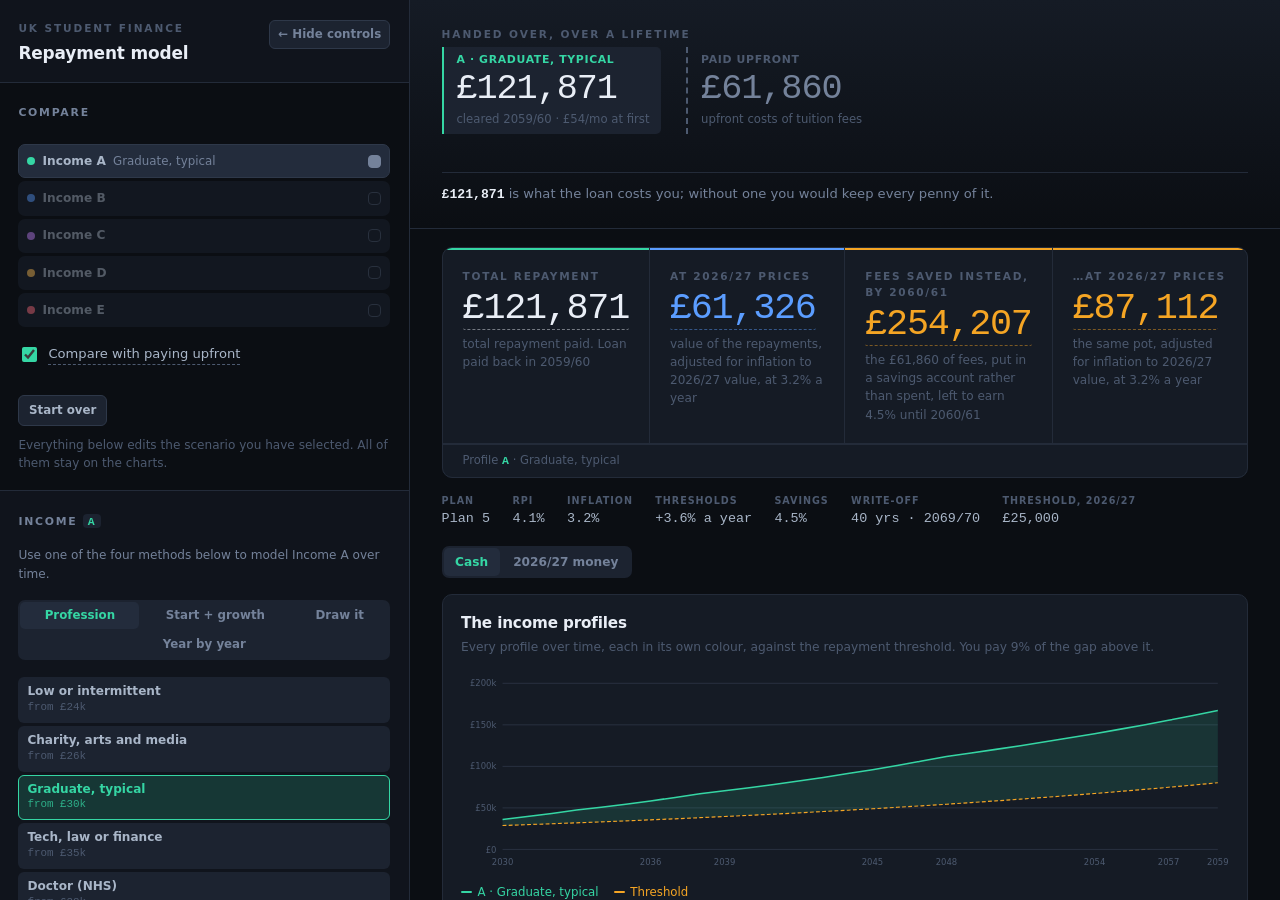
==== commit 62049dce: "Inflation defaults to 3.2%, not RPI's 4.1% The two sliders had drifted into contradiction. RPI defau" ====
--- a/index.html
+++ b/index.html
@@ -6,7 +6,7 @@
 <meta name="description" content="A UK student loan repayment simulator. Set a course and an income and read the whole ledger: what is deducted, what interest is added, what is paid off, and what is written off." />
 <meta name="color-scheme" content="dark" />
 <title>Student loan · repayment model</title>
-<link rel="stylesheet" href="loan.css?v=5cc0674e" />
+<link rel="stylesheet" href="loan.css?v=40cdb8e1" />
 <link rel="icon" href="data:image/svg+xml,%3Csvg xmlns='http://www.w3.org/2000/svg' viewBox='0 0 100 100'%3E%3Crect width='100' height='100' rx='22' fill='%230b0e13'/%3E%3Cpath d='M18 70 L40 48 L57 61 L82 30' fill='none' stroke='%2335d6a4' stroke-width='10' stroke-linecap='round' stroke-linejoin='round'/%3E%3C/svg%3E" />
 </head>
 <body>
@@ -242,8 +242,9 @@
           <div class="ctl">
             <div class="ctl__top">
               <label for="inflation">Inflation</label>
-              <span class="ctl__val"><input type="number" id="inflation" min="0" max="20" step="0.1" value="4.1" data-slider="0,10,0.1" /><i>%</i></span>
-            </div>
+              <span class="ctl__val"><input type="number" id="inflation" min="0" max="20" step="0.1" value="3.2" data-slider="0,10,0.1" /><i>%</i></span>
+            </div>
+            <p class="note">Prices, not RPI. RPI overstates inflation, which is why it is being retired — so the loan charges above inflation until 2030 and level with it after.</p>
           </div>
           <div class="ctl">
             <div class="ctl__top">
@@ -322,6 +323,11 @@
         <p class="sub__note">Lifetime cost of each profile, against finding the fees in cash instead.</p>
         <div id="barsChart" class="viz"></div>
         <p class="key" id="barsKey"></p>
+
+        <h4 class="sub">What the repayments would have grown to</h4>
+        <p class="sub__note" id="saveNote"></p>
+        <div id="saveChart" class="viz"></div>
+        <p class="key" id="saveKey"></p>
 
         <h4 class="sub">What you hand over, against what it could have been</h4>
         <div id="oppChart" class="viz"></div>
@@ -431,7 +437,7 @@
   </div>
 </div>
 
-<script src="engine.js?v=5cc0674e"></script>
-<script src="loan.js?v=5cc0674e" defer></script>
+<script src="engine.js?v=40cdb8e1"></script>
+<script src="loan.js?v=40cdb8e1" defer></script>
 </body>
 </html>
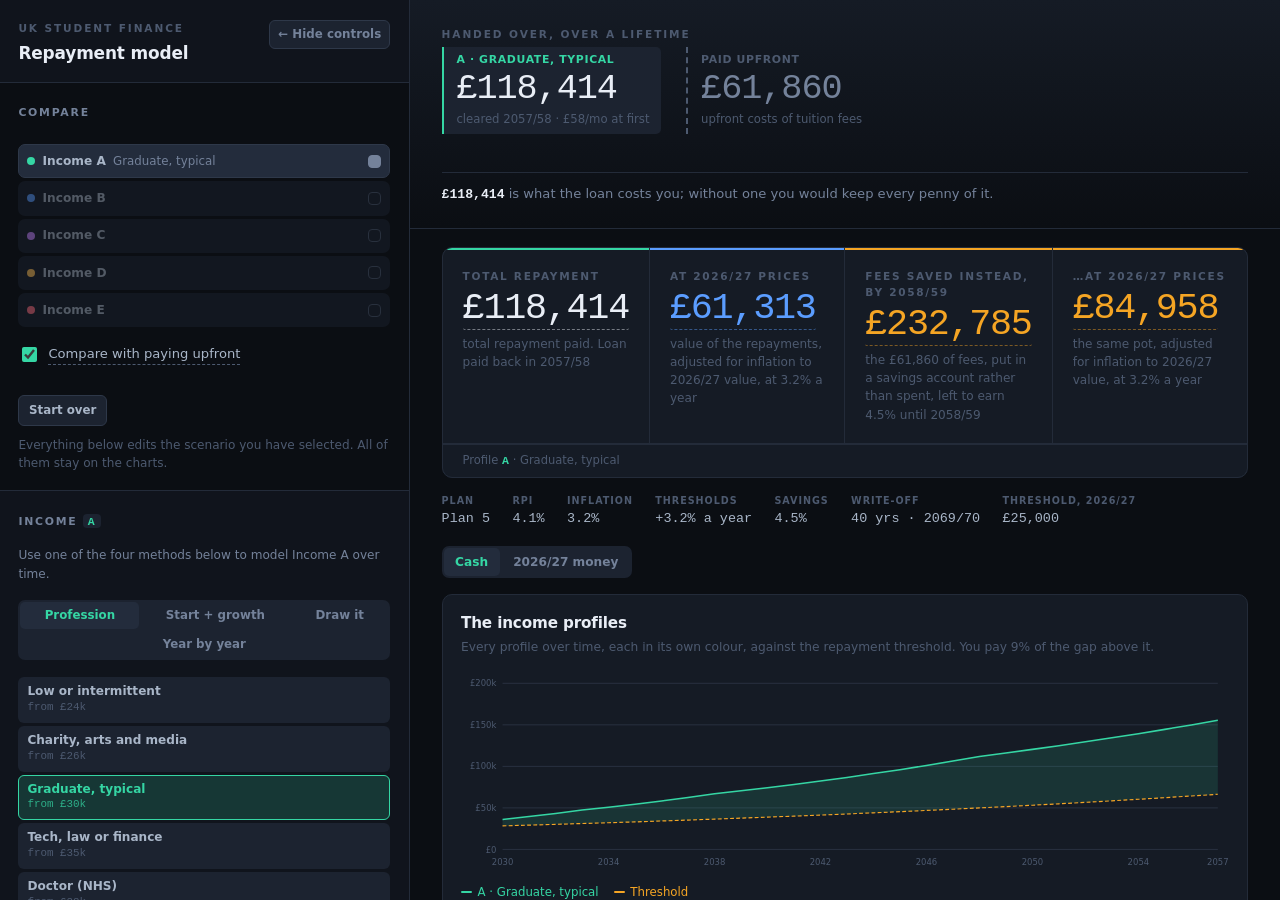
==== commit aded86e6: "Set every assumption to the figure it is actually pegged to Checked all seven against what they are " ====
--- a/index.html
+++ b/index.html
@@ -6,7 +6,7 @@
 <meta name="description" content="A UK student loan repayment simulator. Set a course and an income and read the whole ledger: what is deducted, what interest is added, what is paid off, and what is written off." />
 <meta name="color-scheme" content="dark" />
 <title>Student loan · repayment model</title>
-<link rel="stylesheet" href="loan.css?v=40cdb8e1" />
+<link rel="stylesheet" href="loan.css?v=c753d8fd" />
 <link rel="icon" href="data:image/svg+xml,%3Csvg xmlns='http://www.w3.org/2000/svg' viewBox='0 0 100 100'%3E%3Crect width='100' height='100' rx='22' fill='%230b0e13'/%3E%3Cpath d='M18 70 L40 48 L57 61 L82 30' fill='none' stroke='%2335d6a4' stroke-width='10' stroke-linecap='round' stroke-linejoin='round'/%3E%3C/svg%3E" />
 </head>
 <body>
@@ -235,9 +235,9 @@
           <div class="ctl">
             <div class="ctl__top">
               <label for="thresholdGrowth">Thresholds rise</label>
-              <span class="ctl__val"><input type="number" id="thresholdGrowth" min="0" max="20" step="0.1" value="3.6" data-slider="0,8,0.1" /><i>%</i></span>
-            </div>
-            <p class="note">Below inflation, because that is what has happened. Moves the answer more than anything else here.</p>
+              <span class="ctl__val"><input type="number" id="thresholdGrowth" min="0" max="20" step="0.1" value="3.2" data-slider="0,8,0.1" /><i>%</i></span>
+            </div>
+            <p class="note">Plan 5's threshold rises with RPI once the freeze lifts in 2027, so this tracks it. The freezes already announced are modelled by name. Moves the answer more than anything else here.</p>
           </div>
           <div class="ctl">
             <div class="ctl__top">
@@ -437,7 +437,7 @@
   </div>
 </div>
 
-<script src="engine.js?v=40cdb8e1"></script>
-<script src="loan.js?v=40cdb8e1" defer></script>
+<script src="engine.js?v=c753d8fd"></script>
+<script src="loan.js?v=c753d8fd" defer></script>
 </body>
 </html>
